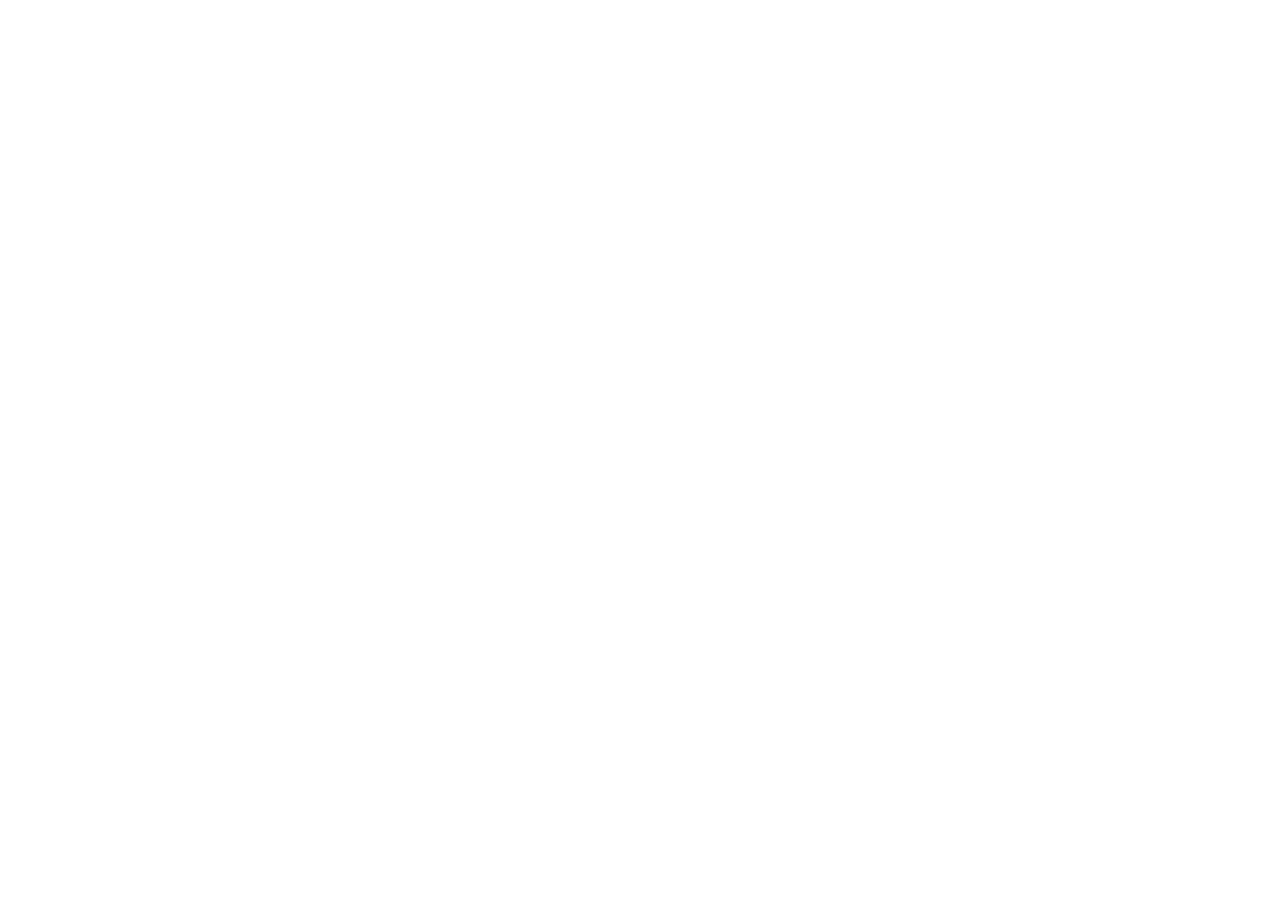
==== game.html @ 8dceae53 "SCQSEDSEFC" ====
<!DOCTYPE html>
<html lang="en">
<head>
    <meta charset="UTF-8">
    <meta name="viewport" content="width=device-width, initial-scale=1.0">
    <title>Document</title>
    <link rel="stylesheet" href="game.css">
    <link rel="stylesheet" href="./style/font.css">
</head>
<body>
    
</body>
</html>
---- style/font.css ----
@import url("https://fonts.googleapis.com/css2?family=Outfit:wght@100..900&display=swap");

* {
	box-sizing: border-box;
	padding: 0;
	margin: 0;
	font-family: "Outfit", serif;
}

:root {
    --silver : rgba(168, 191, 201, 1);
	--silver-hover : rgba(219, 232, 237, 1);

    --light-yellow: rgba(242, 177, 55, 1);
	--light-yellow-hover: rgba(255, 200, 96, 1);

    --light-blue : rgba(49, 195, 189, 1);
	--light-blue-hover : rgba(101, 233, 228, 1);

    --dark-navy : rgba(26, 42, 51, 1);
	--dark-navy-hover : rgba(31, 54, 65, 1);
	--semi-dark-navy: rgba(31, 54, 65, 1);
}

/* ------------------------------- Font -------------------------------  */

.heading-L {
	font-size: 40px;
	font-weight: 700;
	cursor: default;
}

.heading-M {
	font-size: 24px;
	font-weight: 700;
	cursor: default;
}

.heading-S {
	font-size: 20px;
	font-weight: 700;
	cursor: default;
}

.heading-XS {
	font-size: 16px;
	font-weight: 700;
	cursor: default;
}

.heading-XXS {
	font-size: 14px;
	font-weight: 400;
	cursor: default;
}

/* ------------------------------- Button -------------------------------  */

.button-mode {
	padding-top: 17px;
	padding-bottom: 25px;
	border-radius: 15px;
	width: 100%;
	font-weight: 700;
	font-size: 20px;
	border: none;
	color: var(--dark-navy);
	cursor: pointer;
}

.button-orange {
	background: var(--light-yellow);
	box-shadow: 0px -8px 0px 0px rgba(204, 139, 19, 1) inset;
}

.button-orange:hover {
	background: var(--light-yellow-hover);
}

.button-blue {
	box-shadow: 0px -8px 0px 0px rgba(17, 140, 135, 1) inset;
	background: var(--light-blue);
}

.button-blue:hover {
	background: var(--light-blue-hover);
}
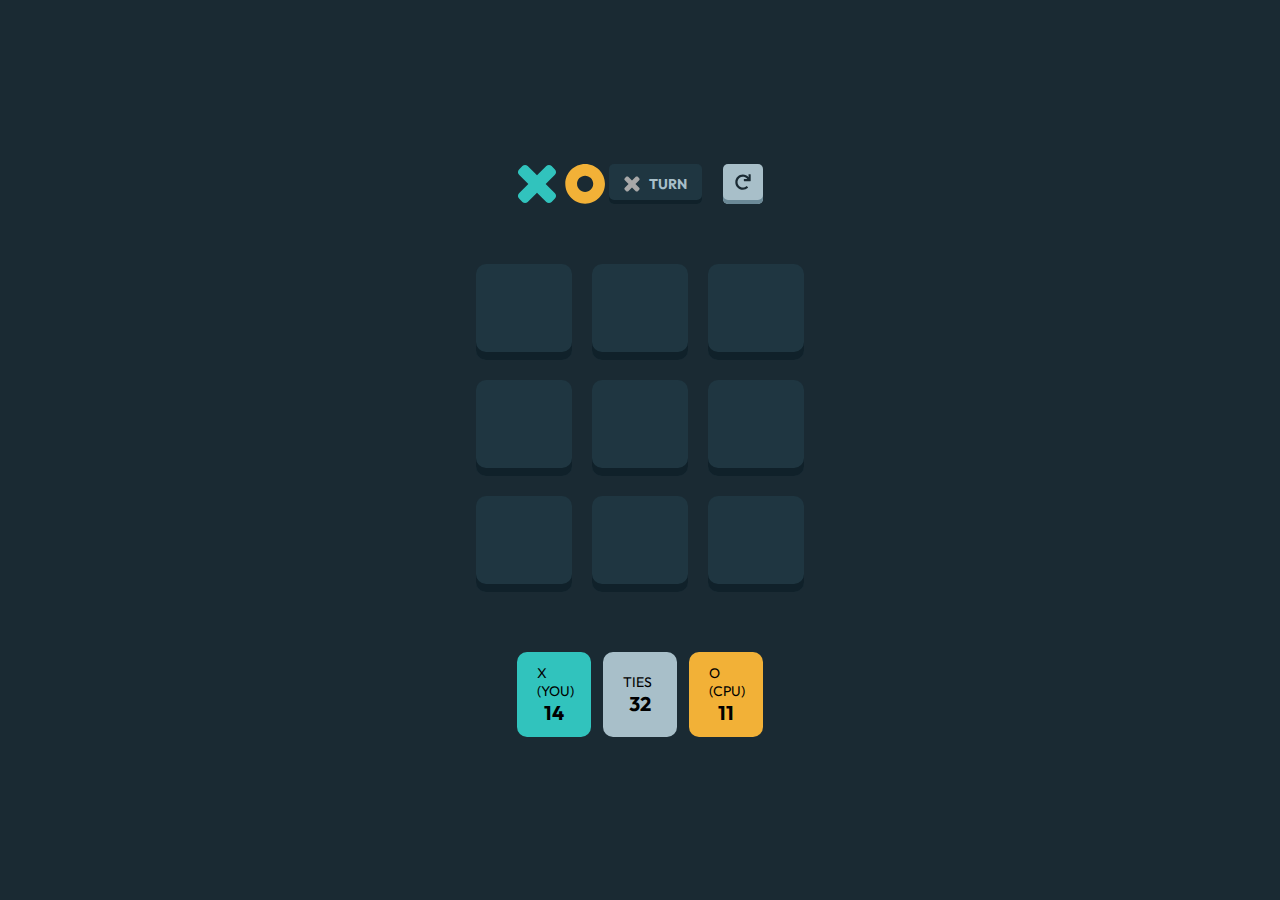
==== commit ce81b95a: "oesijfsf" ====
--- a/game.html
+++ b/game.html
@@ -1,13 +1,74 @@
 <!DOCTYPE html>
 <html lang="en">
-<head>
-    <meta charset="UTF-8">
-    <meta name="viewport" content="width=device-width, initial-scale=1.0">
-    <title>Document</title>
-    <link rel="stylesheet" href="game.css">
-    <link rel="stylesheet" href="./style/font.css">
-</head>
-<body>
-    
-</body>
-</html>+	<head>
+		<meta charset="UTF-8" />
+		<meta name="viewport" content="width=device-width, initial-scale=1.0" />
+		<title>Document</title>
+		<link rel="stylesheet" href="./style/game.css" />
+		<link rel="stylesheet" href="./style/font.css" />
+	</head>
+	<body>
+		<section>
+			<div class="part-1">
+				<div class="asset">
+					<img src="./assets/cross.svg" alt="cross" />
+					<img src="./assets/oval.svg" alt="oval" />
+				</div>
+				<p class="turn">
+					<svg
+						width="16"
+						height="16"
+						viewBox="0 0 32 32"
+						fill="rgba(168, 168, 168, 1)"
+						xmlns="http://www.w3.org/2000/svg"
+					>
+						<path
+							fill-rule="evenodd"
+							clip-rule="evenodd"
+							d="M27.681 1.63437C26.5094 0.462798 24.6099 0.4628 23.4383 1.63437L16 9.07271L8.56166 1.63437C7.39009 0.462798 5.49059 0.4628 4.31902 1.63437L1.63437 4.31902C0.462799 5.49059 0.462801 7.39009 1.63437 8.56166L9.07271 16L1.63437 23.4383C0.462798 24.6099 0.4628 26.5094 1.63437 27.681L4.31902 30.3656C5.49059 31.5372 7.39009 31.5372 8.56166 30.3656L16 22.9273L23.4383 30.3656C24.6099 31.5372 26.5094 31.5372 27.681 30.3656L30.3656 27.681C31.5372 26.5094 31.5372 24.6099 30.3656 23.4383L22.9273 16L30.3656 8.56166C31.5372 7.39009 31.5372 5.49059 30.3656 4.31902L27.681 1.63437Z"
+						/>
+					</svg>
+					TURN
+				</p>
+				<button class="redo">
+					<svg
+						width="16"
+						height="16"
+						viewBox="0 0 16 16"
+						fill="var(--dark-navy)"
+						xmlns="http://www.w3.org/2000/svg"
+					>
+						<path
+							d="M15.3262 0.307617H13.8799C13.6778 0.307402 13.5137 0.471187 13.5135 0.673494C13.5135 0.679433 13.5136 0.685371 13.5139 0.69131L13.6359 3.21755C12.2 1.52436 10.0921 0.549371 7.87288 0.551802C3.70405 0.551833 0.304573 3.95626 0.307619 8.12783C0.310665 12.3061 3.69673 15.6922 7.87288 15.6922C9.7462 15.6949 11.5534 14.9994 12.9422 13.7414C13.0928 13.6064 13.1057 13.3749 12.9708 13.2241C12.9663 13.2191 12.9616 13.2141 12.9568 13.2093L11.9197 12.1715C11.7835 12.0352 11.565 12.0279 11.42 12.1547C9.19383 14.1146 5.80137 13.8975 3.84273 11.6699C1.88408 9.4422 2.101 6.04752 4.32719 4.08762C6.55337 2.12771 9.94583 2.34475 11.9045 4.57242C12.058 4.74703 12.2 4.93143 12.3297 5.12445L9.23251 4.9758C9.03057 4.9662 8.85906 5.1222 8.84946 5.32429C8.84918 5.33023 8.84903 5.33617 8.84906 5.34211V6.78931C8.84906 6.99161 9.01294 7.15561 9.21512 7.15561H15.3262C15.5284 7.15561 15.6923 6.99161 15.6923 6.78931V0.673925C15.6922 0.471617 15.5283 0.307617 15.3262 0.307617Z"
+						/>
+					</svg>
+				</button>
+			</div>
+			<div class="gamde-div part-2">
+                <button class="button-blue-game"></button>
+                <button class="button-blue-game"></button>
+                <button class="button-blue-game"></button>
+                <button class="button-blue-game"></button>
+                <button class="button-blue-game"></button>
+                <button class="button-blue-game"></button>
+                <button class="button-blue-game"></button>
+                <button class="button-blue-game"></button>
+                <button class="button-blue-game"></button>
+            </div>
+			<div class="part-3">
+				<div class="point-div blue-div">
+					<p class="name" id="player1-name">X (YOU)</p>
+					<p class="name-score" id="player1-score">14</p>
+				</div>
+				<div class="point-div grey-div">
+					<p class="name" >TIES</p>
+					<p class="name-score" >32</p>
+				</div>
+				<div class="point-div yellow-div">
+					<p class="name" id="player2-name">O (CPU)</p>
+					<p class="name-score" id="player2-score">11</p>
+				</div>
+			</div>
+		</section>
+	</body>
+</html>
--- a/style/game.css
+++ b/style/game.css
@@ -0,0 +1,127 @@
+body {
+	height: 100vh;
+	width: 100vw;
+	background: var(--dark-navy);
+	padding: 24px;
+}
+
+section {
+	display: flex;
+	flex-direction: column;
+	gap: 60px;
+}
+
+.part-1 {
+	display: flex;
+	flex-direction: row;
+	justify-content: space-between;
+}
+
+.asset {
+	display: flex;
+	gap: 8px;
+}
+
+.turn {
+	background-color: var(--semi-dark-navy);
+	box-shadow: 0px -4px 0px 0px rgba(16, 33, 42, 1) inset;
+	display: flex;
+	align-items: center;
+	justify-content: center;
+	gap: 9px;
+	border-radius: 5px;
+	padding: 9px 15px;
+	font-size: 14px;
+	font-weight: 700;
+	color: var(--silver);
+}
+
+.redo {
+	height: 40px;
+	width: 40px;
+	border: none;
+	border-radius: 5px;
+	background-color: var(--silver);
+	box-shadow: 0px -4px 0px 0px rgba(107, 137, 151, 1) inset;
+}
+
+.part-2 {
+	display: grid;
+	grid-template-columns: repeat(3, 1fr);
+	grid-template-rows: repeat(3, 1fr);
+	align-items: center;
+	justify-content: center;
+	gap: 20px;
+}
+
+.button-blue-game {
+	height: 96px;
+	width: 96px;
+	border: none;
+	background-color: var(--semi-dark-navy);
+	border-radius: 10px;
+	box-shadow: 0px -8px 0px 0px rgba(16, 33, 42, 1) inset;
+}
+
+.part-3 {
+	display: flex;
+	justify-content: center;
+    justify-content: space-between;
+}
+
+.point-div {
+	display: flex;
+	flex-direction: column;
+	align-items: center;
+    justify-content: center;
+    padding: 12px 20px;
+	border-radius: 10px;
+	width: 30%;
+}
+
+.blue-div {
+	background-color: var(--light-blue);
+}
+
+.grey-div {
+    background-color: var(--silver);
+}
+
+.yellow-div {
+    background-color: var(--light-yellow);
+}
+
+.name {
+	font-size: 14px;
+	font-weight: 400;
+	width: 100%;
+}
+
+.name-score {
+	font-size: 20px;
+	font-weight: 700;
+}
+
+@media screen and (min-width : 748px) {
+    body {
+        display: flex;
+        align-items: center;
+        justify-content: center;
+    }
+
+    section {
+        width: 50%;
+    }
+}
+
+@media screen and (min-width : 1024px) {
+    body {
+        display: flex;
+        align-items: center;
+        justify-content: center;
+    }
+
+    section {
+        width: 20%;
+    }
+}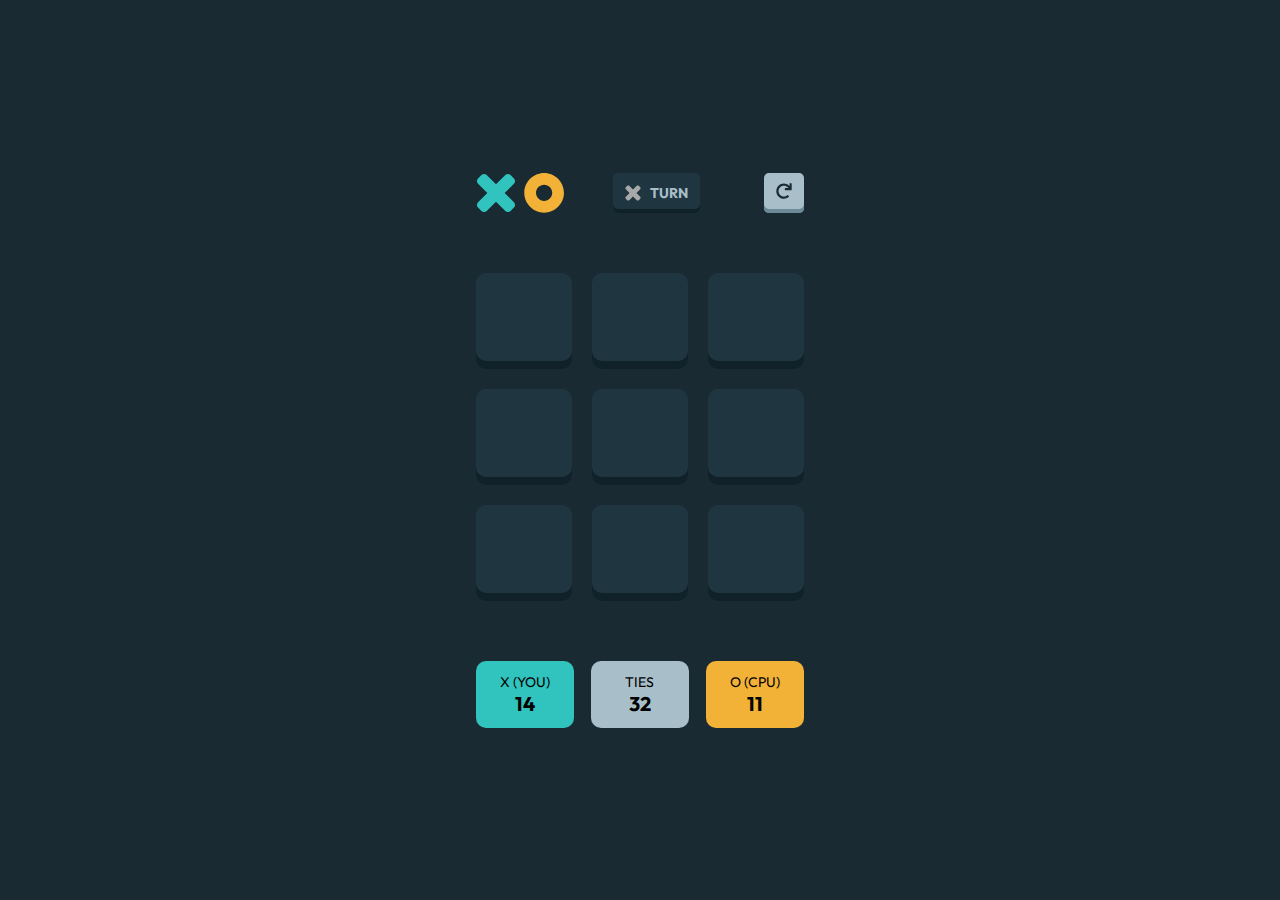
==== commit c2e356ce: "dqzdqdqdq" ====
--- a/game.html
+++ b/game.html
@@ -45,15 +45,15 @@
 				</button>
 			</div>
 			<div class="gamde-div part-2">
-                <button class="button-blue-game"></button>
-                <button class="button-blue-game"></button>
-                <button class="button-blue-game"></button>
-                <button class="button-blue-game"></button>
-                <button class="button-blue-game"></button>
-                <button class="button-blue-game"></button>
-                <button class="button-blue-game"></button>
-                <button class="button-blue-game"></button>
-                <button class="button-blue-game"></button>
+                <button class="button-blue-game button"><img src="" alt=""></button>
+                <button class="button-blue-game button"><img src="" alt=""></button>
+                <button class="button-blue-game button"><img src="" alt=""></button>
+                <button class="button-blue-game button"><img src="" alt=""></button>
+                <button class="button-blue-game button"><img src="" alt=""></button>
+                <button class="button-blue-game button"><img src="" alt=""></button>
+                <button class="button-blue-game button"><img src="" alt=""></button>
+                <button class="button-blue-game button"><img src="" alt=""></button>
+                <button class="button-blue-game button"><img src="" alt=""></button>
             </div>
 			<div class="part-3">
 				<div class="point-div blue-div">
@@ -70,5 +70,63 @@
 				</div>
 			</div>
 		</section>
+		<div class="lostPage">
+			<H2 class="heading-M">RESTART GAME?</H2>
+			<div class="button-div">
+				<button class="button-silver heading-XS">NO, CANCEL</button>
+				<button class="button-yellow heading-XS">YES, RESTART</button>
+			</div>
+		</div>
+		<!-- <div class="restartPame"></div> -->
+		<body>
+			<section class="gameLunch">
+				<div class="gameLunchDiv">
+					<div class="asset">
+						<img src="./assets/cross.svg" alt="cross" />
+						<img src="./assets/oval.svg" alt="oval" />
+					</div>
+					<div class="PLAYER">
+						<h1 class="heading-XS">PICK PLAYER 1’S MARK</h1>
+						<div class="asset-player">
+							<button class="cross-div">
+								<svg
+									class="cross"
+									width="32"
+									height="32"
+									viewBox="0 0 32 32"
+									fill="var(--silver)"
+									xmlns="http://www.w3.org/2000/svg"
+								>
+									<path
+										fill-rule="evenodd"
+										clip-rule="evenodd"
+										d="M27.681 1.63437C26.5094 0.462798 24.6099 0.4628 23.4383 1.63437L16 9.07271L8.56166 1.63437C7.39009 0.462798 5.49059 0.4628 4.31902 1.63437L1.63437 4.31902C0.462799 5.49059 0.462801 7.39009 1.63437 8.56166L9.07271 16L1.63437 23.4383C0.462798 24.6099 0.4628 26.5094 1.63437 27.681L4.31902 30.3656C5.49059 31.5372 7.39009 31.5372 8.56166 30.3656L16 22.9273L23.4383 30.3656C24.6099 31.5372 26.5094 31.5372 27.681 30.3656L30.3656 27.681C31.5372 26.5094 31.5372 24.6099 30.3656 23.4383L22.9273 16L30.3656 8.56166C31.5372 7.39009 31.5372 5.49059 30.3656 4.31902L27.681 1.63437Z"
+									/>
+								</svg>
+							</button>
+							<button class="oval-div">
+								<svg
+									class="oval"
+									width="32"
+									height="32"
+									viewBox="0 0 32 32"
+									fill="var(--dark-navy)"
+									xmlns="http://www.w3.org/2000/svg"
+								>
+									<path
+										fill-rule="evenodd"
+										clip-rule="evenodd"
+										d="M31.9704 15.8706C31.9704 7.10551 24.8649 0 16.0998 0C7.33476 0 0.229248 7.10551 0.229248 15.8706C0.229248 24.6357 7.33476 31.7412 16.0998 31.7412C24.8649 31.7412 31.9704 24.6357 31.9704 15.8706ZM9.63405 15.8706C9.63405 12.2996 12.5289 9.4048 16.0998 9.4048C19.6708 9.4048 22.5656 12.2996 22.5656 15.8706C22.5656 19.4416 19.6708 22.3364 16.0998 22.3364C12.5289 22.3364 9.63405 19.4416 9.63405 15.8706Z"
+									/>
+								</svg> 
+							</button>
+						</div>
+						<h2 class="heading-XXS">REMEMBER : X GOES FIRST</h2>
+					</div>
+					<button class="button-mode button-orange"><a href="game.html">NEW GAME (VS CPU)</a></button>
+					<button class="button-mode button-blue"><a href="game.html">NEW GAME (VS PLAYER)</a></button>
+				</div>
+			</section>
+		 <script src="script/game.js"></script>
 	</body>
 </html>
--- a/style/game.css
+++ b/style/game.css
@@ -2,13 +2,14 @@
 	height: 100vh;
 	width: 100vw;
 	background: var(--dark-navy);
+	position: relative;
+}
+
+section {
+	display: flex;
+	flex-direction: column;
+	gap: 60px;
 	padding: 24px;
-}
-
-section {
-	display: flex;
-	flex-direction: column;
-	gap: 60px;
 }
 
 .part-1 {
@@ -54,6 +55,51 @@
 	gap: 20px;
 }
 
+.lostPage {
+	position: absolute;
+	top: 30%;
+	width: 100%;
+	background-color: var(--semi-dark-navy);
+	height: 30%;
+	display: flex;
+	flex-direction: column;
+	align-items: center;
+	justify-content: center;
+	gap: 24px;
+	display: none;
+}
+
+h2 {
+	color: var(--silver);
+}
+
+.button-div {
+	display: flex;
+	gap: 16px;
+}
+
+.button-silver {
+	background-color: var(--silver);
+	box-shadow: 0px -4px 0px 0px rgba(107, 137, 151, 1) inset;
+	border: none;
+	padding: 15px 18px;
+	border-radius: 10px;
+	color: var(--dark-navy);
+}
+
+.button-yellow {
+	background-color: var(--light-yellow);
+	box-shadow: 0px -4px 0px 0px rgba(204, 139, 19, 1) inset;
+	border: none;
+	padding: 15px 18px;
+	border-radius: 10px;
+	color: var(--dark-navy);
+}
+
+.restartPage {
+	position: absolute;
+}
+
 .button-blue-game {
 	height: 96px;
 	width: 96px;
@@ -66,15 +112,15 @@
 .part-3 {
 	display: flex;
 	justify-content: center;
-    justify-content: space-between;
+	justify-content: space-between;
 }
 
 .point-div {
 	display: flex;
 	flex-direction: column;
 	align-items: center;
-    justify-content: center;
-    padding: 12px 20px;
+	justify-content: center;
+	padding: 12px 20px;
 	border-radius: 10px;
 	width: 30%;
 }
@@ -84,11 +130,11 @@
 }
 
 .grey-div {
-    background-color: var(--silver);
+	background-color: var(--silver);
 }
 
 .yellow-div {
-    background-color: var(--light-yellow);
+	background-color: var(--light-yellow);
 }
 
 .name {
@@ -102,26 +148,122 @@
 	font-weight: 700;
 }
 
-@media screen and (min-width : 748px) {
-    body {
-        display: flex;
-        align-items: center;
-        justify-content: center;
-    }
-
-    section {
-        width: 50%;
-    }
-}
-
-@media screen and (min-width : 1024px) {
-    body {
-        display: flex;
-        align-items: center;
-        justify-content: center;
-    }
-
-    section {
-        width: 20%;
-    }
-}+p {
+	text-align: center;
+}
+
+/* ----------------------------------------------------- */
+
+.gameLunch {
+	display: flex;
+	align-items: center;
+	justify-content: center;
+	position: absolute;
+	height: 100%;
+	width: 100%;
+	top: 0;
+	bottom: 0;
+	right: 0;
+	left: 0;
+	background-color: var(--dark-navy);
+	display: none;
+}
+
+.gameLunchDiv {
+	display: flex;
+	align-items: center;
+	justify-content: center;
+	flex-direction: column;
+	gap: 32px;
+	width: 40%;
+}
+
+.asset {
+	display: flex;
+	flex-direction: row;
+	gap: 8px;
+}
+
+.PLAYER {
+	box-shadow: 0px -8px 0px 0px rgba(16, 33, 42, 1) inset;
+	background: var(--semi-dark-navy);
+	width: 100%;
+	border-radius: 15px;
+	color: var(--silver);
+	padding: 24px;
+	display: flex;
+	flex-direction: column;
+	gap: 24px;
+	align-items: center;
+}
+
+.asset-player {
+	display: flex;
+	flex-direction: row;
+	width: 100%;
+	padding: 9px 8px;
+	background-color: var(--dark-navy);
+	border-radius: 10px;
+}
+
+.cross-div {
+	padding: 20px;
+	width: 50%;
+	display: flex;
+	justify-content: center;
+	align-items: center;
+	cursor: pointer;
+	border: none;
+	background-color: var(--dark-navy);
+	border-radius: 10px;
+}
+
+.cross-div:hover {
+	background: rgba(168, 191, 201, 0.05);
+}
+
+.oval-div {
+	background-color: var(--silver);
+	padding: 11px 50px;
+	border-radius: 10px;
+	display: flex;
+	justify-content: center;
+	align-items: center;
+	width: 50%;
+	cursor: pointer;
+	border: none;
+	background-color: var(--silver);
+}
+
+/* ----------------------------------------------------- */
+
+@media screen and (min-width: 748px) {
+	body {
+		display: flex;
+		align-items: center;
+		justify-content: center;
+	}
+
+
+	.redo {
+		height: 50px;
+		width: 50px;
+	}
+
+	.turn {
+		padding: 20px 20px;
+	}
+}
+
+@media screen and (min-width: 1024px) {
+	.redo {
+		height: 40px;
+		width: 40px;
+	}
+
+	.turn {
+		padding: 9px 12px;
+	}
+
+
+}
--- a/style/font.css
+++ b/style/font.css
@@ -68,6 +68,11 @@
 	cursor: pointer;
 }
 
+a {
+	text-decoration: none;
+	color: var(--dark-navy);
+}
+
 .button-orange {
 	background: var(--light-yellow);
 	box-shadow: 0px -8px 0px 0px rgba(204, 139, 19, 1) inset;
